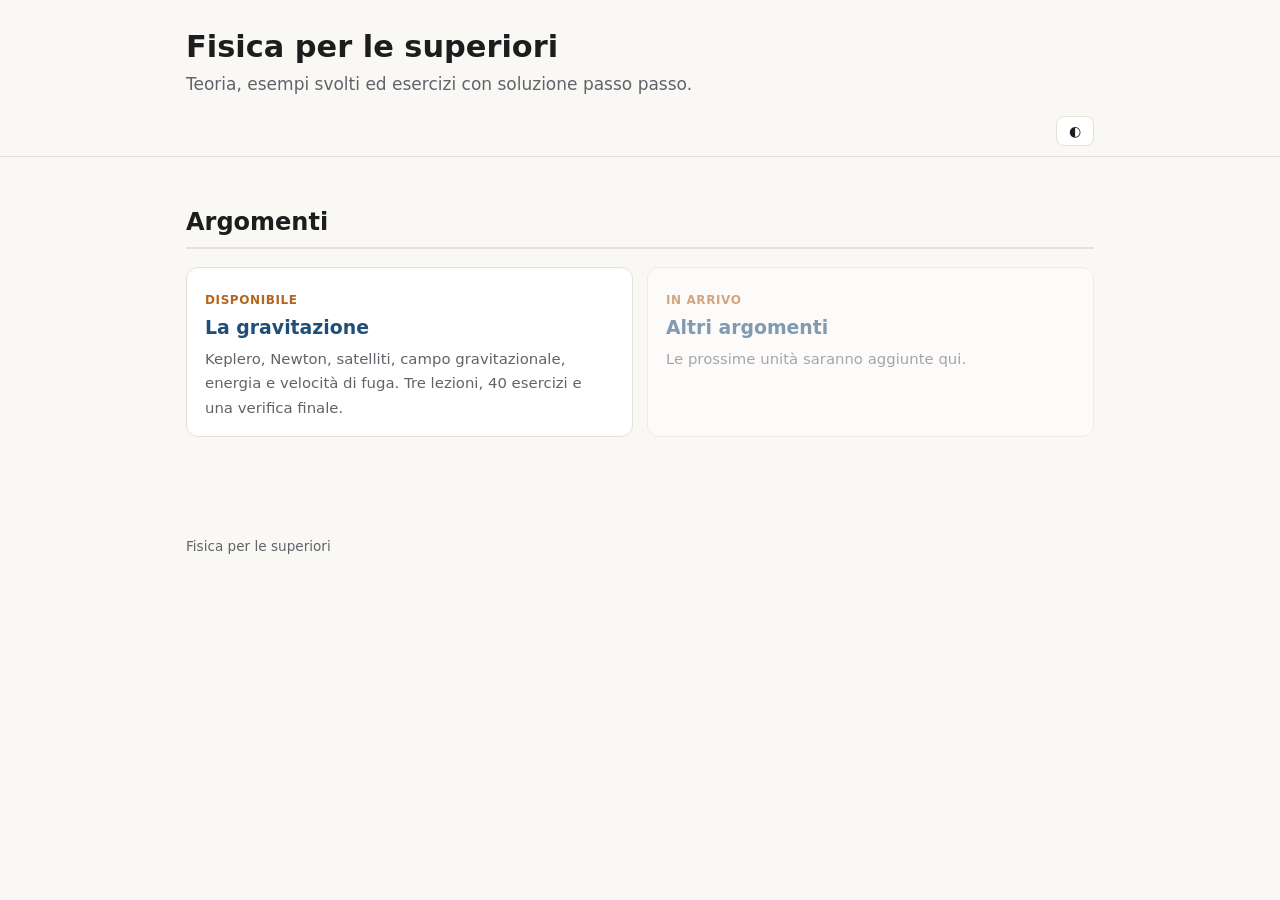
==== index.html @ d90fc46a "Aggiungi il sito del corso con l'unità di gravitazione Tre lezioni con teoria, figure TikZ ed eserci" ====
<!doctype html>
<html lang="it">
<head>
<meta charset="utf-8">
<meta name="viewport" content="width=device-width, initial-scale=1">
<title>Fisica per le superiori</title>
<link rel="stylesheet" href="assets/style.css">
</head>
<body>
<header class="top">
<h1>Fisica per le superiori</h1>
<p class="sub">Teoria, esempi svolti ed esercizi con soluzione passo passo.</p>
</header>
<nav class="bar"><div class="in">
<span class="sp"></span><button id="theme" title="Tema chiaro/scuro">◐</button>
</div></nav>
<main>
<h2>Argomenti</h2>
<div class="cards">
<a class="card" href="gravitazione/index.html"><span class="k">Disponibile</span><h3>La gravitazione</h3><p>Keplero, Newton, satelliti, campo gravitazionale, energia e velocità di fuga. Tre lezioni, 40 esercizi e una verifica finale.</p></a>
<div class="card off"><span class="k">In arrivo</span><h3>Altri argomenti</h3><p>Le prossime unità saranno aggiunte qui.</p></div>
</div>
</main>
<footer>Fisica per le superiori</footer>
<script src="assets/site.js"></script>
</body>
</html>
---- assets/style.css ----
/* Fisica per le superiori: stile comune.
   Colori dei riquadri presi da fisica.cls del corso di Fisica per Medicina. */
:root{
  --bg:#faf8f4; --card:#fff; --ink:#1d1d1f; --mute:#62626a; --line:#e6e2da; --th:#f3efe7;
  --acc:#B5651D; --acc2:#1F4E79;
  --formula:#1F4E79;   --formulaBg:#DCE6F2;
  --esempio:#B5651D;   --esempioBg:#FDF0DF;
  --medica:#2E6B30;    --medicaBg:#E6F0E3;
  --approf:#5B3E8A;    --approfBg:#EEE8F5;
  --attenzione:#A61B1B;--attenzioneBg:#FBE5E3;
  --lampo:#00707A;     --lampoBg:#E0F2F2;
  --richiamo:#4A4A4A;  --richiamoBg:#EFEFEF;
  --ok:#2E6B30; --solBg:#F2F7F4;
}
@media (prefers-color-scheme:dark){
  :root:not([data-theme="light"]){
    --bg:#17171a; --card:#202024; --ink:#ececef; --mute:#a0a0a8; --line:#34343b; --th:#26262b;
    --acc:#E8A060; --acc2:#8DB8E8;
    --formula:#8DB8E8;   --formulaBg:#1A2633;
    --esempio:#E8A060;   --esempioBg:#2E2418;
    --medica:#7CC47F;    --medicaBg:#1B2A1C;
    --approf:#B79BE0;    --approfBg:#251F31;
    --attenzione:#F08A8A;--attenzioneBg:#331C1C;
    --lampo:#5CC8D0;     --lampoBg:#152B2D;
    --richiamo:#C8C8C8;  --richiamoBg:#2A2A2E;
    --ok:#7CC47F; --solBg:#1C2620;
  }
}
:root[data-theme="dark"]{
  --bg:#17171a; --card:#202024; --ink:#ececef; --mute:#a0a0a8; --line:#34343b; --th:#26262b;
  --acc:#E8A060; --acc2:#8DB8E8;
  --formula:#8DB8E8;   --formulaBg:#1A2633;
  --esempio:#E8A060;   --esempioBg:#2E2418;
  --medica:#7CC47F;    --medicaBg:#1B2A1C;
  --approf:#B79BE0;    --approfBg:#251F31;
  --attenzione:#F08A8A;--attenzioneBg:#331C1C;
  --lampo:#5CC8D0;     --lampoBg:#152B2D;
  --richiamo:#C8C8C8;  --richiamoBg:#2A2A2E;
  --ok:#7CC47F; --solBg:#1C2620;
}
*{box-sizing:border-box}
html{scroll-behavior:smooth;scroll-padding-top:70px}
body{margin:0;background:var(--bg);color:var(--ink);font:17px/1.65 system-ui,-apple-system,"Segoe UI",Roboto,sans-serif}
a{color:var(--acc2)}
header.top{max-width:940px;margin:auto;padding:28px 16px 8px}
.crumbs{font-size:.88rem;color:var(--mute);margin-bottom:6px}
.crumbs a{color:var(--mute)}
h1{margin:0 0 4px;font-size:1.9rem;line-height:1.25}
.sub{color:var(--mute);margin:0}
nav.bar{position:sticky;top:0;z-index:5;background:var(--bg);border-bottom:1px solid var(--line)}
nav.bar .in{max-width:940px;margin:auto;display:flex;gap:6px;padding:10px 16px;flex-wrap:wrap;align-items:center}
nav.bar a{padding:6px 13px;border-radius:999px;text-decoration:none;color:var(--ink);border:1px solid var(--line);font-size:.9rem;background:var(--card)}
nav.bar a:hover{border-color:var(--acc)}
nav.bar .sp{flex:1}
nav.bar button{padding:6px 12px;border-radius:8px;border:1px solid var(--line);background:var(--card);color:var(--ink);cursor:pointer;font-size:.85rem}
main{max-width:940px;margin:auto;padding:10px 16px 60px}
h2{font-size:1.5rem;margin:36px 0 8px;padding-bottom:4px;border-bottom:2px solid var(--line)}
h2 .num{color:var(--acc);margin-right:6px}
h3{font-size:1.18rem;margin:26px 0 6px}
.lead{font-size:1.05rem}
.obiettivi{background:var(--card);border:1px solid var(--line);border-radius:12px;padding:12px 18px;margin:16px 0}
.obiettivi b{color:var(--acc)}
.obiettivi ul{margin:4px 0}

/* Riquadri */
.box{border:1px solid var(--c);background:var(--cb);border-radius:6px;margin:18px 0;overflow:hidden}
.box > .bt{background:var(--c);color:#fff;font-weight:700;font-size:.85rem;padding:3px 12px;letter-spacing:.01em}
.box > .bb{padding:8px 14px}
.box > .bb > :first-child{margin-top:4px}
.box > .bb > :last-child{margin-bottom:4px}
.box.formula{--c:var(--formula);--cb:var(--formulaBg)}
.box.esempio{--c:var(--esempio);--cb:var(--esempioBg)}
.box.semplice{--c:var(--medica);--cb:var(--medicaBg)}
.box.approf{--c:var(--approf);--cb:var(--approfBg)}
.box.attenzione{--c:var(--attenzione);--cb:var(--attenzioneBg)}
.box.lampo{--c:var(--lampo);--cb:var(--lampoBg)}
.box.richiamo{--c:var(--richiamo);--cb:var(--richiamoBg)}
@media (prefers-color-scheme:dark){:root:not([data-theme="light"]) .box > .bt{color:#111}}
:root[data-theme="dark"] .box > .bt{color:#111}
.box.formula .bb{text-align:center}
.box.formula .bb p,.box.formula .bb ul{text-align:left}

/* Figure */
.fig{text-align:center;margin:16px 0}
.fig img{max-width:100%;height:auto;background:#fff;border-radius:8px;padding:6px;border:1px solid var(--line)}
.fig svg{max-width:100%;height:auto;color:var(--ink)}
.fig .cap{font-size:.85rem;color:var(--mute);margin-top:4px}
.fig.w-sm img,.fig.w-sm svg{max-width:340px}
.fig.w-md img,.fig.w-md svg{max-width:460px}
.fig.w-lg img{max-width:600px}

/* Tabelle */
table.mini{border-collapse:collapse;margin:10px auto;font-size:.92rem;background:var(--card)}
table.mini td,table.mini th{border:1px solid var(--line);padding:4px 10px;text-align:center}
table.mini th{background:var(--th)}
.tw{overflow-x:auto}

/* Esercizi */
.ex{background:var(--card);border:1px solid var(--line);border-radius:12px;padding:14px 18px;margin:16px 0}
.ex .head{display:flex;gap:10px;align-items:center;flex-wrap:wrap;margin-bottom:4px}
.ex .n{font-weight:800;color:var(--acc2)}
.tag{font-size:.72rem;font-weight:700;letter-spacing:.05em;text-transform:uppercase;color:#fff;background:var(--acc);padding:2px 7px;border-radius:4px}
.tag.pensa{background:var(--approf)}
.tag.sesucc{background:var(--lampo)}
.tag.prova{background:var(--attenzione)}
.tag.dimostra{background:var(--formula)}
@media (prefers-color-scheme:dark){:root:not([data-theme="light"]) .tag{color:#111}}
:root[data-theme="dark"] .tag{color:#111}
.lvl{font-size:.85rem;color:var(--acc);letter-spacing:2px}
.lvl::after{content:attr(data-l)}
.ex p{margin:6px 0}
.ex ul.req{margin:6px 0;padding-left:20px}
.ex ul.req li::marker{content:"▸ ";color:var(--acc)}
.ex details{margin-top:8px;border-radius:8px;padding:6px 12px}
.ex details.ris{background:var(--th)}
.ex details.sol{background:var(--solBg)}
.ex summary{cursor:pointer;font-weight:600}
.ex details.ris summary{color:var(--acc)}
.ex details.sol summary{color:var(--ok)}
.ex details ol{margin:6px 0;padding-left:22px}
.ex details ol li{margin:4px 0}
.res{font-weight:700;color:var(--ok)}
.note{font-size:.9rem;color:var(--mute)}

/* Home */
.cards{display:grid;grid-template-columns:repeat(auto-fit,minmax(250px,1fr));gap:14px;margin:18px 0}
.card{display:block;background:var(--card);border:1px solid var(--line);border-radius:12px;padding:16px 18px;text-decoration:none;color:var(--ink)}
a.card:hover{border-color:var(--acc)}
.card h3{margin:0 0 4px;color:var(--acc2)}
.card p{margin:0;color:var(--mute);font-size:.93rem}
.card.off{opacity:.55}
.card .k{font-size:.75rem;font-weight:700;text-transform:uppercase;letter-spacing:.05em;color:var(--acc)}
.grid{display:grid;grid-template-columns:repeat(auto-fit,minmax(260px,1fr));gap:12px}
.f{background:var(--card);border:1px solid var(--line);border-radius:10px;padding:10px 14px}
.f h4{margin:0 0 4px;font-size:.95rem;color:var(--acc)}
.pager{display:flex;justify-content:space-between;gap:10px;margin-top:40px;flex-wrap:wrap}
.pager a{padding:10px 16px;border:1px solid var(--line);border-radius:10px;background:var(--card);text-decoration:none}
footer{max-width:940px;margin:auto;padding:20px 16px 40px;color:var(--mute);font-size:.85rem}
mjx-container[display="true"]{overflow-x:auto;overflow-y:hidden;max-width:100%}
@media (max-width:600px){body{font-size:16px} h1{font-size:1.55rem} .ex{padding:12px 13px}}
/* Formule lunghe su schermi stretti: scorre il singolo paragrafo, non la pagina */
main p, main li, main details{overflow-x:auto;overflow-y:hidden}
main details > summary{overflow:visible}
main ul, main ol{padding-left:6px}
main li{list-style-position:inside;margin:3px 0}
.ex ul.req{padding-left:4px}
@media (max-width:700px){
  nav.bar .in{flex-wrap:nowrap;overflow-x:auto;-webkit-overflow-scrolling:touch}
  nav.bar a,nav.bar button{white-space:nowrap;flex:none}
  nav.bar .sp{display:none}
}
@media (max-width:600px){mjx-container{font-size:90% !important}}
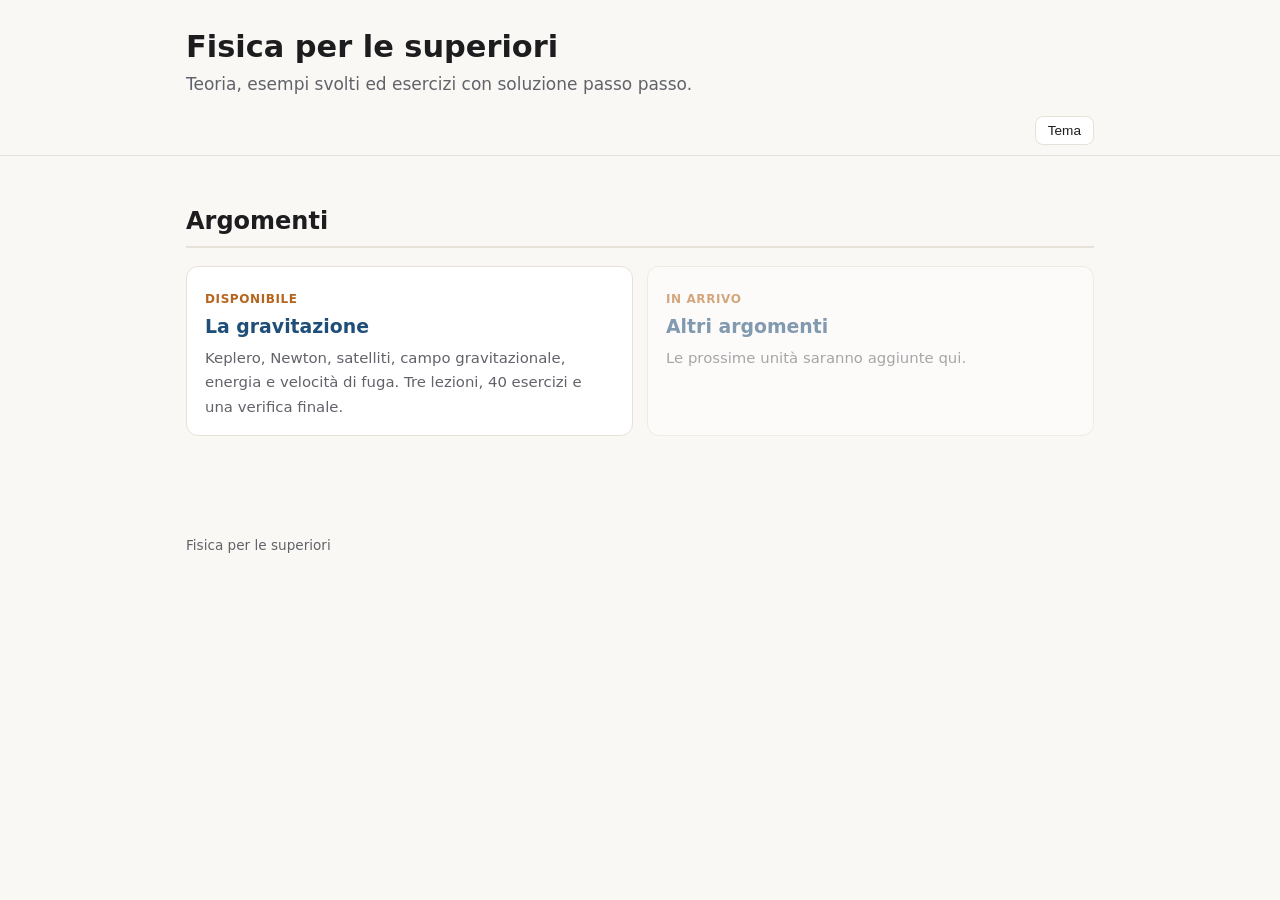
==== commit 0096ea7b: "Correggi esercizi e testi dopo la revisione indipendente Fisica: dato di Giove nell'esempio dei rapp" ====
--- a/index.html
+++ b/index.html
@@ -12,7 +12,7 @@
 <p class="sub">Teoria, esempi svolti ed esercizi con soluzione passo passo.</p>
 </header>
 <nav class="bar"><div class="in">
-<span class="sp"></span><button id="theme" title="Tema chiaro/scuro">◐</button>
+<span class="sp"></span><button id="theme" title="Passa dal tema chiaro a quello scuro">Tema</button>
 </div></nav>
 <main>
 <h2>Argomenti</h2>
--- a/assets/style.css
+++ b/assets/style.css
@@ -85,9 +85,11 @@
 .fig img{max-width:100%;height:auto;background:#fff;border-radius:8px;padding:6px;border:1px solid var(--line)}
 .fig svg{max-width:100%;height:auto;color:var(--ink)}
 .fig .cap{font-size:.85rem;color:var(--mute);margin-top:4px}
-.fig.w-sm img,.fig.w-sm svg{max-width:340px}
-.fig.w-md img,.fig.w-md svg{max-width:460px}
-.fig.w-lg img{max-width:600px}
+/* Le figure riempiono la colonna fino a un tetto che dipende dalla figura */
+.fig img{width:100%}
+.fig.w-sm > img,.fig.w-sm > svg{max-width:440px}
+.fig.w-md > img,.fig.w-md > svg{max-width:600px}
+.fig.w-lg > img,.fig.w-lg > svg{max-width:760px}
 
 /* Tabelle */
 table.mini{border-collapse:collapse;margin:10px auto;font-size:.92rem;background:var(--card)}
@@ -106,11 +108,11 @@
 .tag.dimostra{background:var(--formula)}
 @media (prefers-color-scheme:dark){:root:not([data-theme="light"]) .tag{color:#111}}
 :root[data-theme="dark"] .tag{color:#111}
-.lvl{font-size:.85rem;color:var(--acc);letter-spacing:2px}
+.lvl{font-size:.8rem;color:var(--acc);font-weight:600}
 .lvl::after{content:attr(data-l)}
 .ex p{margin:6px 0}
 .ex ul.req{margin:6px 0;padding-left:20px}
-.ex ul.req li::marker{content:"▸ ";color:var(--acc)}
+.ex ul.req li::marker{color:var(--acc)}
 .ex details{margin-top:8px;border-radius:8px;padding:6px 12px}
 .ex details.ris{background:var(--th)}
 .ex details.sol{background:var(--solBg)}
@@ -150,3 +152,11 @@
   nav.bar .sp{display:none}
 }
 @media (max-width:600px){mjx-container{font-size:90% !important}}
+/* Ingrandimento delle figure al clic */
+.fig > img,.fig > svg{cursor:zoom-in}
+.zoom{position:fixed;inset:0;z-index:50;background:rgba(0,0,0,.82);display:flex;align-items:center;justify-content:center;padding:16px;cursor:zoom-out}
+.zoom[hidden]{display:none}
+.zoom .zc{max-width:min(96vw,1200px);max-height:90vh;width:100%;display:flex;align-items:center;justify-content:center}
+.zoom img,.zoom svg{width:100%;height:auto;max-height:90vh;background:#fff;border-radius:10px;padding:10px;color:#1d1d1f;object-fit:contain}
+.zoom button{position:absolute;top:12px;right:12px;padding:8px 14px;border-radius:8px;border:0;background:#fff;color:#111;font-size:.95rem;cursor:pointer}
+body.zoom-on{overflow:hidden}
